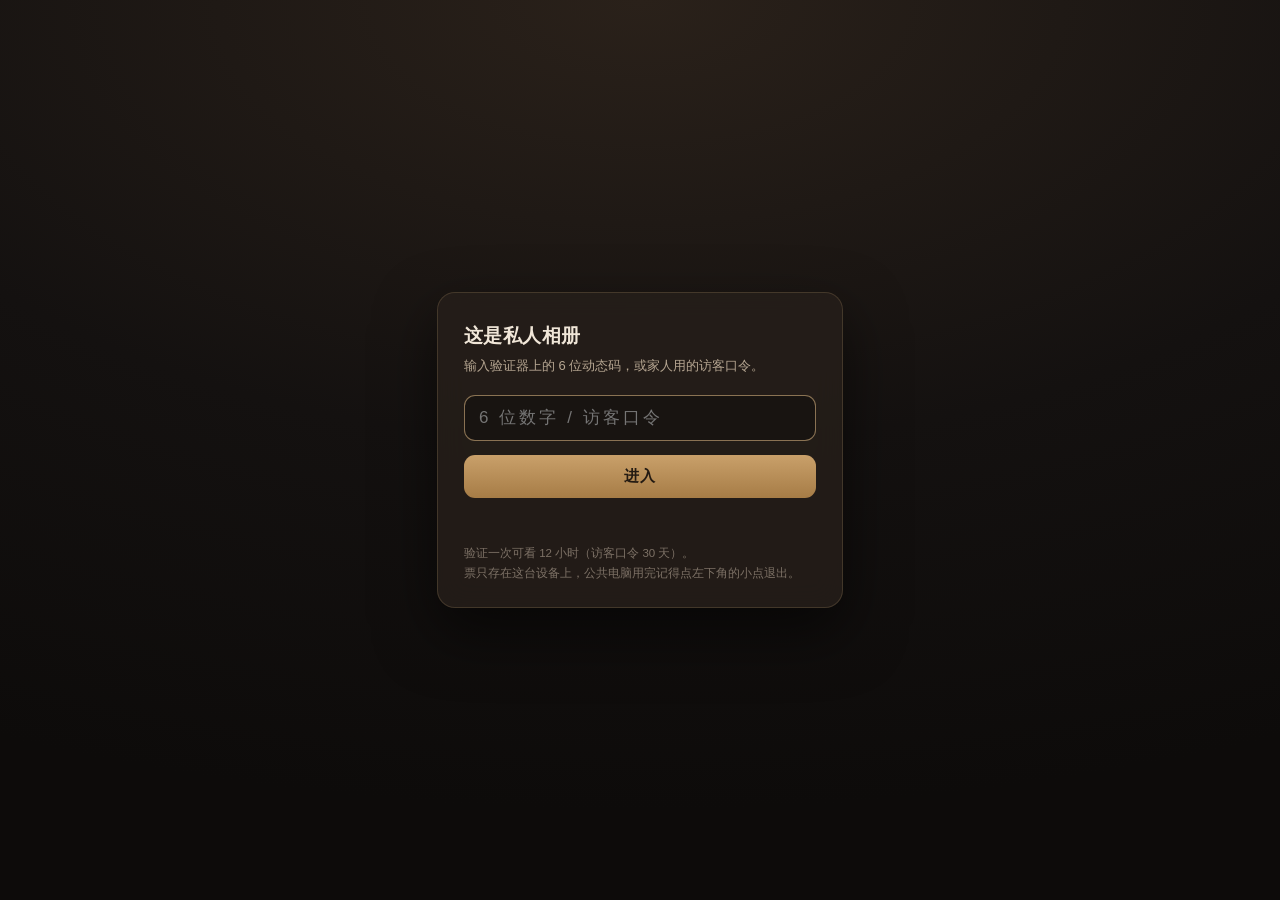
==== index.html @ 4d9c0e35 "feat: 相册门禁前端 —— 输码遮罩，图片与视频地址统一带票（?k=）" ====
<!DOCTYPE html>
<html lang="zh-CN">
<head>
  <meta charset="UTF-8" />
  <meta name="viewport" content="width=device-width, initial-scale=1.0" />
  <meta name="robots" content="noindex, nofollow" /><!-- 私密分享：禁止搜索引擎收录 -->
  <title>我们的故事 · Album</title>
  <!-- 中文手写感展示字霞鹜文楷（自托管，零外部请求）
       字体被切成 194 个 woff2 子集，靠 unicode-range 让浏览器只下用得上的那几个。
       ⚠ 两个坑，别改回去：
       1. 不能写普通 <link>：样式表会阻塞首屏渲染，194 个子集解析把照片墙拖到二十秒后。
       2. 不能等 window.load 再注入：load 要等页面所有图片（NAS 上的大图）都结束，
          慢图一挂，字体就永远不来，看起来就是「字体一直没生效」。
       media="print" + onload 切回 all 是标准的非阻塞做法：不挡渲染，且页面一开始就去拿。 -->
  <!-- 先把字体 CSS 本身拉下来（几十 KB，不影响渲染），
       否则要等它下载 + onload 才开始请求字形，实测白白晚 1.5 秒 -->
  <link rel="preload" as="style" href="assets/fonts/wenkai.css" />
  <link rel="stylesheet" href="assets/fonts/wenkai.css" media="print" onload="this.media='all'" />
  <noscript><link rel="stylesheet" href="assets/fonts/wenkai.css" /></noscript>
  <link rel="stylesheet" href="styles/tokens.css" />
  <link rel="stylesheet" href="styles/base.css" />
  <link rel="stylesheet" href="styles/components.css" />
  <script src="scripts/gate.js"></script>
</head>
<body>
  <div class="atmosphere" aria-hidden="true"></div>
  <div class="grain" aria-hidden="true"></div>

  <!-- 顶部导航（后台入口只在页脚，导航保持纯净） -->
  <header class="nav">
    <a class="nav__logo" href="index.html"><span class="heart" aria-hidden="true">♥</span><span data-text="siteShort">我们的故事</span></a>
    <nav aria-label="页面导航">
      <ul class="nav__links">
        <li><a href="index.html" data-text="navHome">首页</a></li>
        <li><a href="timeline.html" data-text="navTimeline">时间轴</a></li>
        <li><a href="photos.html" data-text="navPhotos">照片墙</a></li>
        <li><a href="quotes.html" data-text="navQuotes">随手记</a></li>
        <li><a href="wishes.html" data-text="navWishes">心愿单</a></li>
        <li><a href="videos.html" data-text="navVideos">影像</a></li>
      </ul>
    </nav>
  </header>

  <main id="top">
    <!-- 首屏（整屏高） -->
    <section class="hero">
      <div class="hero__copy">
        <p class="hero__eyebrow"><span data-text="heroEyebrow">OUR LOVE STORY</span> · EST. <span id="since-year">20XX</span></p>
        <h1 class="hero__title"><span data-text="heroTitle">把喜欢的日子</span><br /><em data-text="heroTitleEm">，留给你</em></h1>
        <p class="hero__sub" data-text="heroSub">这里收着我们的照片、走过的路和想说的话。</p>
        <div class="days" role="status" aria-label="已相恋天数">
          <span class="days__num" id="days-count">—</span>
          <span class="days__label">天 · 在一起</span>
        </div>
        <p class="hero__couple" id="couple-names" hidden></p>
      </div>
      <figure class="hero__photo polaroid reveal">
        <span class="tape tape--l" aria-hidden="true"></span>
        <span class="tape tape--r" aria-hidden="true"></span>
        <img class="polaroid__img" id="hero-img" alt="我们的合照" />
        <figcaption class="polaroid__caption">我们<span class="polaroid__date">SINCE <span id="since-date">20XX.XX.XX</span></span></figcaption>
      </figure>
    </section>

    <!-- 以下板块的顺序、条数、显隐全部由 data/content.json 的 meta.home 决定 -->
    <section class="section" data-sec="timeline">
      <header class="section__head reveal">
        <p class="section__eyebrow" data-eyebrow>CHAPTER 01</p>
        <h2 class="section__title" data-text="secTimeline">时间轴</h2>
        <p class="section__desc" data-text="secTimelineDesc"></p>
        <a class="more-link" href="timeline.html"><span data-text="moreLabel">查看全部</span> →</a>
      </header>
      <ol class="timeline" id="home-timeline"></ol>
    </section>

    <section class="section" data-sec="photos">
      <header class="section__head reveal">
        <p class="section__eyebrow" data-eyebrow>CHAPTER 02</p>
        <h2 class="section__title" data-text="secPhotos">照片墙</h2>
        <p class="section__desc" data-text="secPhotosDesc"></p>
        <a class="more-link" href="photos.html"><span data-text="moreLabel">查看全部</span> →</a>
      </header>
      <div class="preview-grid" id="home-photos"></div>
      <!-- 滚动到这里就自动补下一批照片；按钮是给「观察器没触发」留的手动兜底 -->
      <div class="preview-more" id="home-photos-more" hidden>
        <button type="button" class="preview-more__btn" data-more>
          <span data-left></span> ↓
        </button>
        <a class="more-link" href="photos.html"><span data-text="moreLabel">查看全部</span> →</a>
      </div>
    </section>

    <section class="section" data-sec="quotes">
      <header class="section__head reveal">
        <p class="section__eyebrow" data-eyebrow>CHAPTER 03</p>
        <h2 class="section__title" data-text="secQuotes">随手记</h2>
        <p class="section__desc" data-text="secQuotesDesc"></p>
        <a class="more-link" href="quotes.html"><span data-text="moreLabel">查看全部</span> →</a>
      </header>
      <div class="quotes quotes--home" id="home-quotes"></div>
    </section>

    <section class="section" data-sec="wishes">
      <header class="section__head reveal">
        <p class="section__eyebrow" data-eyebrow>CHAPTER 04</p>
        <h2 class="section__title" data-text="secWishes">心愿单</h2>
        <p class="section__desc" data-text="secWishesDesc"></p>
        <a class="more-link" href="wishes.html"><span data-text="moreLabel">查看全部</span> →</a>
      </header>
      <div class="wishes wishes--home" id="home-wishes"></div>
    </section>

    <section class="section videos-band" data-sec="videos">
      <header class="section__head reveal">
        <p class="section__eyebrow" data-eyebrow>CHAPTER 05</p>
        <h2 class="section__title" data-text="secVideos">影像</h2>
        <p class="section__desc" data-text="secVideosDesc"></p>
        <a class="more-link" href="videos.html"><span data-text="moreLabel">查看全部</span> →</a>
      </header>
      <div class="videos" id="home-videos"></div>
    </section>
  </main>

  <footer class="footer">
    <p><span data-text="footerNote">为了我们的纪念日，页面会一直更新下去</span> <span class="heart" aria-hidden="true">♥</span></p>
    <p class="form__hint"><span data-text="footerSub">私密分享页面</span></p>
    <p class="footer__stamp"><span data-stamp>2026.11.15 23:01</span></p>
  </footer>

  <script src="scripts/site.js"></script>
  <script>
    document.addEventListener("site:ready", function (e) {
      if (!e.detail) return;   // 内容没拉到时只显示横幅，别在这里二次报错
      const db = e.detail || {};
      const cfg = Site.homeCfg();
      const main = document.querySelector("main");

      /* 首屏照片：用 meta.hero（文件名）去 NAS 清单里找 */
      const heroFile = (db.meta && db.meta.hero) || "";
      const heroPhoto =
        db.photos.find((p) => p.file.split("/").pop().toLowerCase() === heroFile.toLowerCase()) ||
        db.photos.find((p) => p.featured) ||
        db.photos[0];
      const im = document.getElementById("hero-img");
      if (im) {
        if (heroPhoto) {
          im.src = Site.imgSrc(heroPhoto.src);
          im.alt = heroPhoto.title || "我们的合照";
          Site.guardImg(im);
        } else {
          im.src = Site.PLACEHOLDER;
          im.alt = "照片暂时不在";
        }
      }

      /* ---------- 板块顺序（后台可调）+ CHAPTER 编号重排 ---------- */
      const secOf = {};
      main.querySelectorAll("[data-sec]").forEach((s) => (secOf[s.dataset.sec] = s));
      const order = cfg.order.length ? cfg.order : ["timeline", "photos", "quotes", "wishes", "videos"];
      order.forEach((key, i) => {
        const s = secOf[key];
        if (!s) return;
        main.appendChild(s); // 依次移到末尾 = 按 order 排序（footer 不在 main 内，不能用 insertBefore）
        const eb = s.querySelector("[data-eyebrow]");
        if (eb) eb.textContent = "CHAPTER 0" + (i + 1);
        if (key === "videos") {
          const empty = !(db.videos || []).length;
          if (cfg.showVideos === "hide" || (cfg.showVideos === "auto" && empty)) s.remove();
        }
      });

      /* ---------- 时间轴：前 N 条 ---------- */
      Site.renderTimeline(document.getElementById("home-timeline"), (db.timeline || []).slice(0, cfg.timelineCount));

      /* ---------- 照片墙：先铺 3 排，滚到再补（控制并发，别一次拉几十张） ---------- */
      Site.renderPhotosPaged(
        document.getElementById("home-photos"),
        document.getElementById("home-photos-more"),
        Site.visiblePhotos(),
        {
          perRow: window.matchMedia("(max-width: 760px)").matches ? 2 : 4,
          firstRows: cfg.photoRows,
          maxRows: cfg.photoRowsMax,
          stepRows: 3,
        }
      );

      /* ---------- 随手记：行数（桌面一行 2 张） ---------- */
      Site.renderQuotes(document.getElementById("home-quotes"), (db.quotes || []).slice(0, cfg.quoteRows * 2));

      /* ---------- 心愿单：todo 两栏，条数可设 ---------- */
      Site.renderWishes(document.getElementById("home-wishes"), db.wishes || [], { limit: cfg.wishCount });

      /* ---------- 影像 ---------- */
      const vg = document.getElementById("home-videos");
      if (vg) {
        if ((db.videos || []).length) Site.renderVideos(vg, db.videos.slice(0, 3));
        else vg.innerHTML = '<p class="section__desc" style="color:#b8b1a2">第一支短片剪好后，会在这里上映。</p>';
      }

      /* ---------- 幻灯片式渐入渐出（兜底接管） ---------- */
      Site.initSlides(main);
    });

    /* 内容没加载成功时也要让人能看到页面，别停在全透明 */
    setTimeout(function () {
      document.querySelectorAll(".reveal:not(.in)").forEach(function (n) {
        var r = n.getBoundingClientRect();
        if (r.top < window.innerHeight + 400) n.classList.add("in");
      });
    }, 3000);
  </script>

  <!-- 兜底：.reveal 依赖 IntersectionObserver 才会从透明变可见 -->
  <script>
    (function () {
      function tick() {
        var h = window.innerHeight;
        var pending = document.querySelectorAll(".reveal:not(.in)");
        if (!pending.length) return;
        for (var i = 0; i < pending.length; i++) {
          var r = pending[i].getBoundingClientRect();
          if (r.top < h + 400 && r.bottom > -400) pending[i].classList.add("in");
        }
      }
      setInterval(tick, 1000);
      window.addEventListener("load", function () { setTimeout(tick, 200); });
    })();
  </script>
  <script>Site.boot();</script>
</body>
</html>
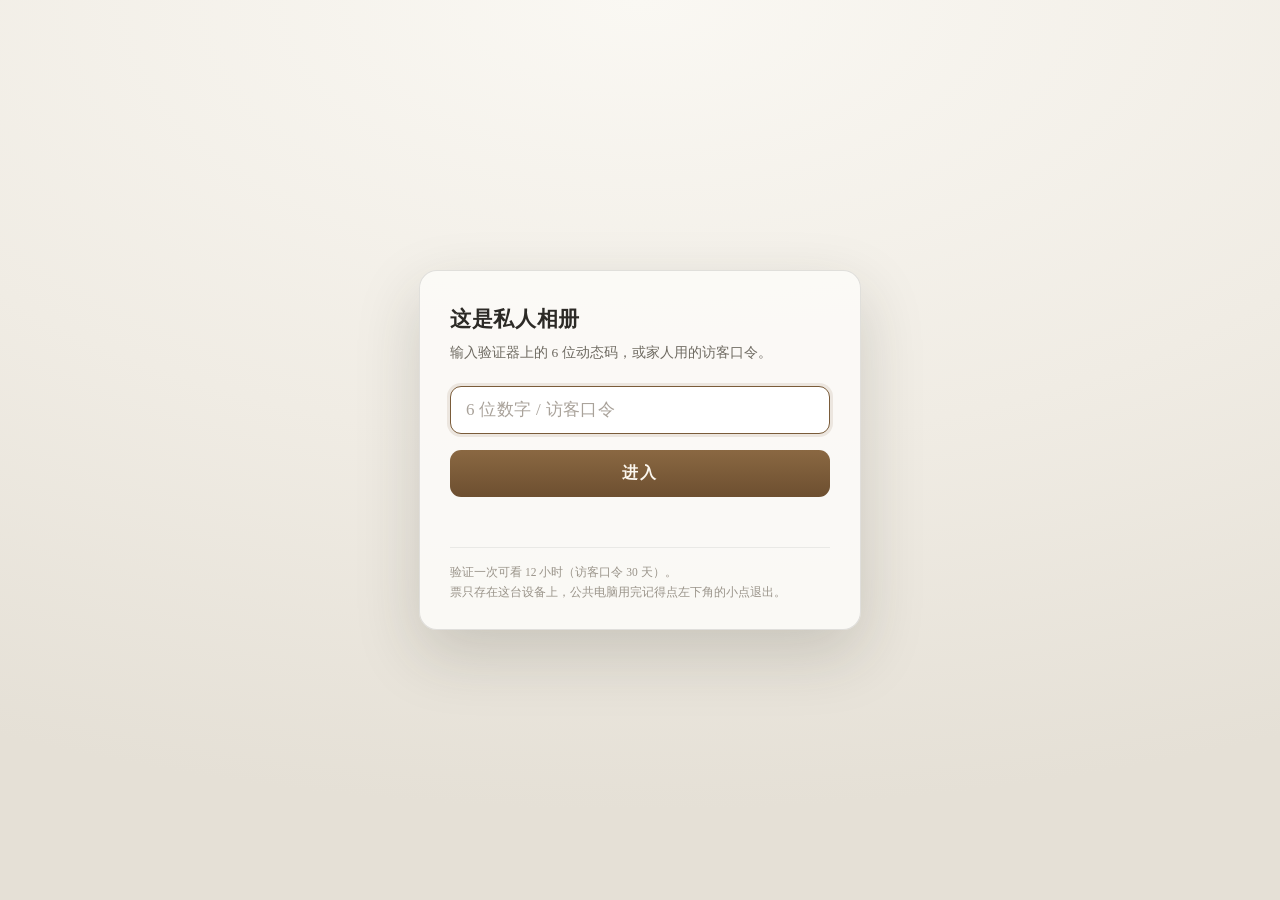
==== commit cc24bc5f: "相册首页页脚加入管理后台入口，刷新版本戳" ====
--- a/index.html
+++ b/index.html
@@ -123,8 +123,8 @@
 
   <footer class="footer">
     <p><span data-text="footerNote">为了我们的纪念日，页面会一直更新下去</span> <span class="heart" aria-hidden="true">♥</span></p>
-    <p class="form__hint"><span data-text="footerSub">私密分享页面</span></p>
-    <p class="footer__stamp"><span data-stamp>2026.11.15 23:01</span></p>
+    <p class="form__hint"><span data-text="footerSub">私密分享页面</span> · <a href="admin.html" title="需动态码或访客口令登录">管理后台</a></p>
+    <p class="footer__stamp"><span data-stamp>2026.11.24 18:50</span></p>
   </footer>
 
   <script src="scripts/site.js"></script>
--- a/styles/components.css
+++ b/styles/components.css
@@ -0,0 +1,931 @@
+/* ============================================
+   组件层：导航 / 首屏 / 时间轴 / 照片墙 / 视频区
+            / 上传按钮 / 灯箱 / 页脚
+   ============================================ */
+
+/* ---------- 顶部导航 ---------- */
+.nav {
+  position: sticky; top: 0; z-index: 50;
+  display: flex; align-items: center; justify-content: space-between;
+  padding: var(--space-3) var(--space-5);
+  background: rgba(245, 239, 227, 0.88);
+  backdrop-filter: blur(10px);
+  border-bottom: 1px solid var(--color-border);
+}
+.nav__logo {
+  font-family: var(--font-display);
+  font-size: var(--fs-h3);
+  color: var(--color-text);
+  text-decoration: none;
+  display: flex; align-items: center; gap: var(--space-2);
+  padding: 6px 0; /* 触摸目标加高 */
+}
+.nav__logo .heart { color: var(--color-accent); }
+.nav__links { display: flex; gap: var(--space-4); list-style: none; }
+.nav__links a {
+  color: var(--color-muted); text-decoration: none;
+  font-size: var(--fs-small); letter-spacing: 0.08em;
+  padding: 12px 0; /* 保证 ≥40px 触摸高度 */
+  position: relative;
+  transition: color var(--dur-fast) ease-out;
+}
+/* 悬停：下划线从左扫入 */
+.nav__links a::after {
+  content: ""; position: absolute; left: 0; bottom: 0;
+  width: 100%; height: 2px;
+  background: var(--color-accent);
+  transform: scaleX(0); transform-origin: left;
+  transition: transform var(--dur-base) var(--ease-out);
+}
+.nav__links a:hover { color: var(--color-text); }
+.nav__links a:hover::after { transform: scaleX(1); }
+
+@media (max-width: 640px) {
+  .nav__links { gap: var(--space-3); font-size: var(--fs-tiny); }
+  .nav { padding: var(--space-3); }
+}
+
+/* ---------- 首屏 ---------- */
+.hero {
+  min-height: calc(100vh - 64px); /* 首屏整屏（扣去导航高度） */
+  display: grid; grid-template-columns: 1.15fr 0.85fr;
+  align-items: center;
+  gap: var(--space-6);
+  max-width: 1200px; margin: 0 auto;
+  padding: var(--space-7) var(--space-5);
+  position: relative;
+}
+.hero__copy { position: relative; z-index: 2; }
+.hero__eyebrow {
+  font-family: var(--font-mono);
+  font-size: var(--fs-small);
+  color: var(--color-accent);
+  letter-spacing: 0.28em;
+  margin-bottom: var(--space-3);
+}
+.hero__title {
+  font-size: var(--fs-display);
+  letter-spacing: -0.02em;
+  line-height: 1.05;
+  margin-bottom: var(--space-4);
+}
+.hero__title em {
+  font-style: normal;
+  color: var(--color-accent);
+  position: relative;
+  white-space: nowrap;
+}
+/* 手绘下划线 */
+.hero__title em::after {
+  content: ""; position: absolute; left: 0; right: 0; bottom: -6px; height: 10px;
+  background: url("data:image/svg+xml,%3Csvg xmlns='http://www.w3.org/2000/svg' viewBox='0 0 120 10' preserveAspectRatio='none'%3E%3Cpath d='M2 7 Q 20 2 40 6 T 78 5 T 118 6' fill='none' stroke='%237a5c3a' stroke-width='2.5' stroke-linecap='round'/%3E%3C/svg%3E") no-repeat center / 100% 100%;
+}
+.hero__sub {
+  color: var(--color-muted);
+  max-width: 34em;
+  margin-bottom: var(--space-5);
+}
+/* 相恋天数：破格压在角落的大数字 */
+.days {
+  display: inline-flex; align-items: baseline; gap: var(--space-3);
+  font-family: var(--font-display);
+}
+.days__num {
+  font-size: clamp(3.5rem, 8vw, 6rem);
+  font-variant-numeric: tabular-nums;
+  color: var(--color-accent);
+  line-height: 1;
+}
+.days__label { color: var(--color-muted); font-size: var(--fs-h3); }
+
+/* 首屏拍立得：微旋转、胶带粘贴 */
+.hero__photo {
+  position: relative;
+  transform: rotate(3deg);
+  transition: transform var(--dur-slow) var(--ease-out);
+}
+.hero__photo:hover { transform: rotate(1.2deg) scale(1.015); }
+.hero__photo .polaroid__caption { font-size: var(--fs-h3); }
+
+@media (max-width: 900px) {
+  .hero { grid-template-columns: 1fr; min-height: auto; padding-top: var(--space-6); }
+  .hero__photo { max-width: 420px; margin: 0 auto; transform: rotate(-2deg); }
+}
+
+/* ---------- 拍立得卡片 ---------- */
+.polaroid {
+  background: var(--color-surface);
+  padding: var(--space-3) var(--space-3) var(--space-4);
+  box-shadow: var(--shadow-2);
+  border-radius: 2px;
+  position: relative;
+}
+.polaroid__img {
+  width: 100%; height: auto;
+  filter: saturate(0.96);
+  background: var(--color-bg-deep);
+}
+/* NAS 不可用：占位图本身已是纸色，去掉滤镜让它安静地待着 */
+.polaroid__img.is-offline { filter: none; }
+.polaroid__img.is-offline::after { content: none; }
+
+/* 视频缺失：卡片内给一句话，别留一块死黑 */
+.video-card.is-offline .video-card__frame::after {
+  content: "NAS 没开机，视频暂时看不了";
+  position: absolute; inset: 0;
+  display: flex; align-items: center; justify-content: center;
+  color: #cbc3b2; font-size: var(--fs-small); letter-spacing: 0.06em;
+  background: repeating-linear-gradient(
+    -45deg, rgba(29,23,21,0.92) 0 8px, rgba(45,37,33,0.92) 8px 16px
+  );
+}
+.video-card.is-offline video { visibility: hidden; }
+/* 画框深底，占位文字要用浅色，否则在暗底上看不清 */
+.video-card__poster-text { color: #cbc3b2; }
+.polaroid__caption {
+  font-family: var(--font-display);
+  color: var(--color-text);
+  padding-top: var(--space-3);
+  text-align: center;
+  font-size: var(--fs-body);
+}
+.polaroid__date {
+  display: block;
+  font-family: var(--font-mono);
+  font-size: var(--fs-tiny);
+  color: var(--color-muted);
+  letter-spacing: 0.12em;
+  margin-top: 2px;
+}
+/* 胶带 */
+.tape {
+  position: absolute; top: -12px; left: 50%;
+  width: 108px; height: 26px;
+  background: var(--color-tape);
+  transform: translateX(-50%) rotate(-2deg);
+  box-shadow: 0 1px 3px rgba(62, 58, 50, 0.18);
+  backdrop-filter: blur(1px);
+}
+.tape--l { left: 18%; transform: rotate(-6deg); }
+.tape--r { left: auto; right: 14%; transform: rotate(4deg); }
+
+/* 照片墙用小圆钉替代胶带：金属质感、带投影，钉在卡片顶部中央 */
+.wall__item .tape,
+.preview-grid .tape {
+  top: -11px; left: 50%;
+  width: 14px; height: 14px;
+  transform: translateX(-50%);
+  border-radius: 50%;
+  background:
+    radial-gradient(circle at 34% 30%, #fdfcf8 0%, #cfc7b6 38%, #8a8378 72%, #6b655c 100%);
+  box-shadow:
+    0 2px 4px rgba(62, 58, 50, 0.34),
+    inset 0 -1px 2px rgba(40, 36, 30, 0.35);
+  backdrop-filter: none;
+  z-index: 2;
+}
+/* 钉子下的一小段阴影，强化"钉住"的错觉 */
+.wall__item .tape::after,
+.preview-grid .tape::after {
+  content: ""; position: absolute; left: 50%; top: 11px;
+  width: 5px; height: 7px; transform: translateX(-50%);
+  background: linear-gradient(to bottom, rgba(62, 58, 50, 0.22), transparent);
+  border-radius: 50%;
+}
+
+/* ---------- 通用区块 ---------- */
+.section {
+  max-width: 1200px; margin: 0 auto;
+  padding: var(--space-7) var(--space-5);
+}
+/* 板块锚点偏移：避免标题被吸顶导航遮住（导航高约 56px） */
+main > .section[data-sec], main > .section.home-slide { scroll-margin-top: 72px; }
+
+/* 首页板块：紧凑纵向节奏 + 渐入（进入后不复位，杜绝闪烁） */
+main > .section.home-slide {
+  padding-top: var(--space-6); padding-bottom: var(--space-6);
+  opacity: 0; transform: translateY(28px);
+  transition: opacity 0.6s var(--ease-out), transform 0.6s var(--ease-out);
+  will-change: opacity, transform;
+}
+main > .section.home-slide.in { opacity: 1; transform: none; }
+/* 板块之间用发丝线分隔，代替原先的大留白 */
+main > .section.home-slide + .section.home-slide {
+  border-top: 1px solid var(--color-border);
+}
+main > .section.home-slide:first-of-type { border-top: 0; }
+@media (max-width: 760px) {
+  main > .section.home-slide { padding-top: var(--space-5); padding-bottom: var(--space-5); }
+}
+@media (prefers-reduced-motion: reduce) {
+  main > .section.home-slide { opacity: 1; transform: none; transition: none; }
+}
+.section__head { margin-bottom: var(--space-5); }
+.section__eyebrow {
+  font-family: var(--font-mono); font-size: var(--fs-small);
+  letter-spacing: 0.28em; color: var(--color-accent);
+  display: flex; align-items: center; gap: var(--space-3);
+  margin-bottom: var(--space-2);
+}
+.section__eyebrow::after {
+  content: ""; flex: 1; height: 1px; background: var(--color-border);
+}
+.section__title { font-size: var(--fs-h1); letter-spacing: -0.02em; }
+.section__desc { color: var(--color-muted); margin-top: var(--space-2); max-width: 40em; }
+
+/* ---------- 时间轴 ---------- */
+.timeline { position: relative; max-width: 760px; margin: 0 auto; list-style: none; }
+.timeline::before {
+  content: ""; position: absolute; left: 26px; top: 8px; bottom: 8px;
+  width: 2px;
+  background: repeating-linear-gradient(to bottom, var(--color-border) 0 8px, transparent 8px 14px);
+}
+.timeline__item {
+  position: relative;
+  padding: 0 0 var(--space-6) 72px;
+}
+.timeline__dot {
+  position: absolute; left: 18px; top: 6px;
+  width: 18px; height: 18px;
+  border-radius: 50%;
+  background: var(--color-surface);
+  border: 2px solid var(--color-accent);
+  box-shadow: 0 0 0 5px var(--color-accent-soft);
+}
+.timeline__date {
+  font-family: var(--font-mono);
+  font-size: var(--fs-small);
+  color: var(--color-accent);
+  letter-spacing: 0.14em;
+  margin-bottom: var(--space-1);
+}
+.timeline__title { font-size: var(--fs-h2); margin-bottom: var(--space-2); }
+.timeline__text { color: var(--color-muted); max-width: 34em; }
+
+/* ---------- 照片墙（CSS 列瀑布流）---------- */
+.wall {
+  columns: 3; column-gap: var(--space-5);
+}
+/* 列数由后台 meta.pages.photosCols 决定，用属性选择器让窄屏媒体查询仍能生效 */
+.wall[data-cols="1"] { columns: 1; }
+.wall[data-cols="2"] { columns: 2; }
+.wall[data-cols="3"] { columns: 3; }
+.wall[data-cols="4"] { columns: 4; }
+@media (max-width: 1100px) { .wall[data-cols="4"] { columns: 3; } }
+@media (max-width: 960px) { .wall { columns: 2; } .wall[data-cols] { columns: 2; } }
+@media (max-width: 560px) { .wall { columns: 1; } .wall[data-cols] { columns: 1; } }
+.wall-more { text-align: center; padding: var(--space-4) 0 var(--space-6); }
+
+/* ---------- 照片墙页码 ----------
+   562 张铺在一页里要滚 8 万像素，翻页是更合手的读法。
+   样式跟全站同一套令牌：白纸按钮、赭石实心表示当前页。 */
+.pager {
+  display: flex; align-items: center; justify-content: center;
+  gap: var(--space-2); flex-wrap: wrap;
+  margin: var(--space-6) auto var(--space-4);
+  padding-top: var(--space-5);
+  border-top: 1px solid var(--color-border);
+  max-width: 100%;
+}
+.pager[hidden] { display: none; }
+.pager__btn {
+  font-family: var(--font-display); font-size: var(--fs-small);
+  min-width: 40px; min-height: 40px; padding: 0 14px;
+  display: inline-flex; align-items: center; justify-content: center;
+  color: var(--color-text); background: var(--color-surface);
+  border: 1px solid var(--color-border); border-radius: var(--radius-sm);
+  cursor: pointer; transition: all var(--dur-fast) ease-out;
+}
+.pager__btn:hover:not(:disabled) { border-color: var(--color-accent); color: var(--color-accent); }
+.pager__btn.is-current {
+  background: var(--color-accent); color: var(--color-surface);
+  border-color: var(--color-accent); font-weight: 600;
+}
+.pager__btn:disabled { opacity: 0.4; cursor: not-allowed; }
+.pager__gap { color: var(--color-muted); padding: 0 4px; user-select: none; }
+.pager__meta {
+  flex: 1 0 100%;
+  display: flex; align-items: center; justify-content: center;
+  gap: var(--space-4); flex-wrap: wrap;
+  font-size: var(--fs-tiny); color: var(--color-muted);
+  margin-top: var(--space-2);
+}
+.pager__meta label { display: inline-flex; align-items: center; gap: 6px; }
+.pager__meta input {
+  width: 64px; font: inherit; text-align: center;
+  color: var(--color-text); background: var(--color-surface);
+  border: 1px solid var(--color-border); border-radius: var(--radius-sm);
+  padding: 6px 8px;
+}
+@media (max-width: 560px) {
+  .pager { gap: 6px; }
+  .pager__btn { min-width: 36px; min-height: 36px; padding: 0 10px; font-size: var(--fs-tiny); }
+}
+.wall__item {
+  break-inside: avoid;
+  margin-bottom: var(--space-5);
+  cursor: zoom-in;
+  border: 0; background: none; width: 100%; text-align: inherit;
+  font: inherit; padding: 0;
+  /* min-width:0 是修 bug 的，别删：
+     grid 子项默认 min-width:auto = 用内容的最小固有宽度撑开。下面的
+     content-visibility:auto 让屏外卡片只按 contain-intrinsic-size(420px) 占位，
+     手机 2 列时列宽只有 ~163px，于是 420 > 163 → 整列被撑破、卡片右侧被
+     body{overflow-x:clip} 裁掉，看起来就是「一张巨大的照片占满屏」。
+     因为 hscroll 被 clip 掩盖，只看横向滚动条发现不了。实测 390/768 两档必现。 */
+  min-width: 0;
+  /* 照片墙页一次铺 562 张，整页高 8 万像素。content-visibility 让屏外卡片
+     跳过布局与绘制，滚动不再逐帧重排整页；contain-intrinsic-size 给个估算高度，
+     避免滚动条长度在加载过程中反复跳。 */
+  content-visibility: auto;
+  contain-intrinsic-size: auto 420px;
+}
+.wall__item .polaroid {
+  transition: transform var(--dur-base) var(--ease-out), box-shadow var(--dur-base) var(--ease-out);
+  transform: rotate(var(--tilt, 0deg));
+}
+.wall__item:nth-child(3n+1) { --tilt: -1.2deg; }
+.wall__item:nth-child(3n+2) { --tilt: 0.8deg; }
+.wall__item:nth-child(3n)   { --tilt: -0.4deg; }
+.wall__item:hover .polaroid,
+.wall__item:focus-visible .polaroid {
+  transform: rotate(0deg) translateY(-6px);
+  box-shadow: var(--shadow-3);
+}
+
+/* ---------- 视频区（纸色，与其他板块同一套底）----------
+   2026-11-17：原来是 --color-night 深色夜幕。用户反馈「首页影像板块和影像页
+   背景是黑的，跟其他版块不一致」——确实，整站是暖灰纸面，只有这两处突然
+   压成近黑，看起来像另一个站点。改成纸色 + 极淡的赭石晕染，
+   只用「卡片白纸 + 赭石描边」把影像区区分开，不再靠底色反差。
+   视频画框本身保留深底：画面未加载时深色比白底不刺眼，也是普遍预期。 */
+.videos-band {
+  background: var(--color-bg);
+  color: var(--color-text);
+  position: relative;
+  overflow: hidden;
+}
+.videos-band::before {
+  content: ""; position: absolute; inset: 0; pointer-events: none;
+  background:
+    radial-gradient(40rem 26rem at 8% 0%, rgba(190, 176, 150, 0.22), transparent 62%),
+    radial-gradient(36rem 26rem at 96% 100%, rgba(122, 92, 58, 0.08), transparent 58%);
+}
+.videos-band .section__title { color: var(--color-text); }
+.videos-band .section__desc { color: var(--color-muted); }
+.videos-band .section__eyebrow::after { background: var(--color-border); }
+.video-card__note { color: var(--color-muted); }
+
+.videos { display: grid; grid-template-columns: repeat(auto-fit, minmax(300px, 1fr)); gap: var(--space-5); position: relative; }
+.video-card {
+  background: var(--color-surface);
+  border: 1px solid var(--color-border);
+  border-radius: var(--radius-md);
+  box-shadow: var(--shadow-1);
+  overflow: hidden;
+  transition: transform var(--dur-base) var(--ease-out), box-shadow var(--dur-base) var(--ease-out);
+}
+.video-card:hover { transform: translateY(-6px); box-shadow: var(--shadow-2); }
+/* 画框保持深底：视频没加载出来时，白底 + 黑边会显得像一块坏掉的占位 */
+.video-card__frame { position: relative; aspect-ratio: 16 / 9; background: #1d1715; }
+.video-card__frame video { width: 100%; height: 100%; object-fit: cover; display: block; }
+/* 竖拍视频（1080×1920 占多数）：卡片改竖版，别把画面裁成一条横缝 */
+.video-card--portrait .video-card__frame { aspect-ratio: 9 / 16; }
+.video-card--portrait .video-card__frame video { object-fit: contain; }
+.video-card--portrait .video-card__body { padding: var(--space-3) var(--space-4); }
+/* 用 grid-column 让竖版卡占半列宽，整页不至于被拉成三层楼高 */
+.videos { grid-template-columns: repeat(auto-fit, minmax(260px, 1fr)); align-items: start; }
+.videos > .video-card--portrait { max-width: 260px; justify-self: center; width: 100%; }
+.video-card__body { padding: var(--space-4); display: flex; align-items: baseline; gap: var(--space-2); }
+.video-card__title { font-family: var(--font-display); font-size: var(--fs-h3); color: var(--color-text); }
+.video-card__meta { font-family: var(--font-mono); font-size: var(--fs-tiny); color: var(--color-muted); letter-spacing: 0.08em; }
+.video-card__note { font-size: var(--fs-small); margin-top: var(--space-1); }
+/* 视频放不出来时给一条可读的说明，别只留一块黑 */
+.video-card.is-error .video-card__frame::after {
+  content: "这段视频加载失败，点下方「重试」或稍后再看";
+  position: absolute; inset: 0;
+  display: flex; align-items: center; justify-content: center;
+  text-align: center; padding: var(--space-4);
+  color: #cbc3b2; font-size: var(--fs-small); line-height: 1.6;
+  background: rgba(29, 23, 21, 0.86);
+}
+.video-card__retry {
+  position: absolute; left: 50%; bottom: var(--space-4); transform: translateX(-50%);
+  font: inherit; font-size: var(--fs-tiny); letter-spacing: 0.06em;
+  color: #efe7d6; background: rgba(255, 255, 255, 0.12);
+  border: 1px solid rgba(239, 231, 214, 0.45); border-radius: 999px;
+  padding: 6px 16px; cursor: pointer; z-index: 2;
+}
+.video-card__retry:hover { background: rgba(255, 255, 255, 0.2); }
+
+.btn {
+  font-family: var(--font-display);
+  font-size: var(--fs-h3);
+  color: var(--color-surface);
+  background: var(--color-accent);
+  border: 0; border-radius: var(--radius-md);
+  padding: 12px 28px;
+  min-height: 44px;
+  cursor: pointer;
+  transition: transform var(--dur-fast) ease-out, box-shadow var(--dur-fast) ease-out, background var(--dur-fast) ease-out;
+}
+.btn:hover { transform: translateY(-2px); box-shadow: var(--shadow-1); background: #6b5033; }
+.btn:active { transform: translateY(0); }
+.btn:disabled { opacity: 0.5; cursor: not-allowed; transform: none; }
+/* 描边幽灵按钮：区块标题旁的上传入口 */
+.btn--ghost {
+  margin-top: var(--space-4);
+  background: transparent;
+  color: var(--color-accent);
+  border: 1.5px dashed var(--color-accent);
+  font-size: var(--fs-body);
+  padding: 8px 20px;
+}
+.btn--ghost:hover { background: var(--color-accent-soft); box-shadow: none; }
+.videos-band .btn--ghost { color: var(--color-accent); border-color: var(--color-accent); }
+.videos-band .btn--ghost:hover { background: var(--color-accent-soft); }
+
+/* 上传内容的删除角标 */
+.del-btn {
+  position: absolute; top: -10px; right: -10px;
+  width: 30px; height: 30px;
+  display: grid; place-items: center;
+  background: var(--color-accent);
+  color: #fff;
+  border: 2px solid var(--color-bg);
+  border-radius: 50%;
+  font-size: 0.8rem;
+  line-height: 1;
+  cursor: pointer;
+  opacity: 0;
+  transition: opacity var(--dur-fast) ease-out, transform var(--dur-fast) ease-out;
+  z-index: 3;
+}
+.wall__item:hover .del-btn,
+.video-card:hover .del-btn,
+.del-btn:focus-visible { opacity: 1; }
+.del-btn:hover { transform: scale(1.12); }
+
+/* ---------- 灯箱 ---------- */
+.lightbox {
+  position: fixed; inset: 0; z-index: 100;
+  display: flex; align-items: center; justify-content: center;
+  background: rgba(30, 22, 18, 0.92);
+  opacity: 0; pointer-events: none;
+  transition: opacity var(--dur-base) ease-out;
+}
+.lightbox.open { opacity: 1; pointer-events: auto; }
+.lightbox__img {
+  max-width: min(88vw, 1100px);
+  max-height: 82vh;
+  border-radius: 2px;
+  box-shadow: var(--shadow-3);
+  transform: scale(0.96);
+  transition: transform var(--dur-base) var(--ease-out);
+}
+.lightbox.open .lightbox__img { transform: scale(1); }
+/* 原图还在路上时先用缩略图顶着：轻微去饱和 + 一个角落提示，
+   让人知道「现在看到的是预览版」，而不是以为原图就这清晰度。 */
+.lightbox.is-loading-hd .lightbox__img { filter: saturate(0.9) blur(0.4px); }
+.lightbox.is-loading-hd::after {
+  content: "高清原图加载中…";
+  position: absolute; top: 20px; left: 20px;
+  font-size: var(--fs-tiny); letter-spacing: 0.08em;
+  color: #d8d2c4; background: rgba(255, 255, 255, 0.1);
+  border: 1px solid rgba(255, 255, 255, 0.18);
+  border-radius: 999px; padding: 4px 12px;
+  pointer-events: none;
+}
+/* 左右切换：滑出 / 滑入（方向由 --slide-dir 控制：1=下一张，-1=上一张） */
+.lightbox__img, .lightbox__caption {
+  transition: opacity 0.24s ease-out, transform 0.3s var(--ease-out);
+}
+.lightbox.open .lightbox__img { opacity: 1; }
+.lightbox__img.is-out {
+  opacity: 0;
+  transform: translateX(calc(var(--slide-dir, 1) * -6%)) scale(0.985);
+  transition-duration: 0.17s;
+}
+.lightbox__img.is-in {
+  opacity: 0;
+  transform: translateX(calc(var(--slide-dir, 1) * 7%)) scale(0.985);
+  transition: none;
+}
+.lightbox__caption.is-out { opacity: 0; transform: translateX(-50%) translateY(8px); transition-duration: 0.15s; }
+.lightbox__caption.is-in { opacity: 0; transition: none; }
+.lightbox__caption {
+  position: absolute; bottom: 4vh; left: 50%; transform: translateX(-50%);
+  color: #e8e4dc; font-family: var(--font-display); font-size: var(--fs-h3);
+  text-align: center; white-space: nowrap;
+}
+.lightbox__btn {
+  position: absolute;
+  width: 48px; height: 48px;
+  display: grid; place-items: center;
+  background: rgba(255, 255, 255, 0.1);
+  color: #e8e4dc;
+  border: 1px solid rgba(255, 255, 255, 0.22);
+  border-radius: 50%;
+  font-size: 1.25rem;
+  cursor: pointer;
+  transition: background var(--dur-fast) ease-out;
+}
+.lightbox__btn:hover { background: rgba(255, 255, 255, 0.22); }
+/* 到边了就把按钮停用：第一张没有「上一张」、最后一张没有「下一张」。
+   2026-11-23 之前是取模循环，点最后一张会绕回第一张，看着像又从头开始。 */
+.lightbox__btn[disabled] {
+  opacity: .22;
+  cursor: default;
+  pointer-events: none;
+}
+/* 只有一张照片：两侧都停用，也不需要那两个圈占位 */
+.lightbox.is-single .lightbox__prev,
+.lightbox.is-single .lightbox__next { display: none; }
+.lightbox__close { top: 20px; right: 20px; }
+.lightbox__prev { left: 20px; top: 50%; transform: translateY(-50%); }
+.lightbox__next { right: 20px; top: 50%; transform: translateY(-50%); }
+
+/* ---------- 页脚 ---------- */
+.footer {
+  text-align: center;
+  padding: var(--space-6) var(--space-5) var(--space-7);
+  color: var(--color-muted);
+  font-size: var(--fs-small);
+}
+.footer .heart { color: var(--color-accent); display: inline-block; }
+.footer .heart:hover { transform: scale(1.3); }
+
+/* 版本时间戳：等宽小字 + 字距拉开，像盖在页脚的日期章 */
+.footer__stamp {
+  margin-top: var(--space-3);
+  font-family: var(--font-mono);
+  font-size: 0.68rem;
+  letter-spacing: 0.12em;
+  color: var(--color-muted);
+  opacity: 0.72;
+}
+.footer__stamp::before { content: "ver "; opacity: 0.6; }
+
+/* ---------- 管理弹窗与编辑面板 ---------- */
+.form__hint { font-size: var(--fs-tiny); color: var(--color-muted); }
+
+/* hidden 属性必须永远生效（防止 display:flex 覆盖 UA 默认 display:none） */
+[hidden] { display: none !important; }
+
+.modal {
+  position: fixed; inset: 0; z-index: 90;
+  display: flex; align-items: center; justify-content: center;
+  background: rgba(30, 28, 24, 0.55);
+  backdrop-filter: blur(4px);
+  padding: var(--space-4);
+}
+.modal__card {
+  background: var(--color-surface);
+  border-radius: var(--radius-lg);
+  box-shadow: var(--shadow-3);
+  padding: var(--space-5);
+  width: min(420px, 100%);
+  display: grid; gap: var(--space-3);
+}
+.modal__card--wide { width: min(640px, 100%); }
+.modal__title { font-size: var(--fs-h2); }
+.modal__hint { color: var(--color-muted); font-size: var(--fs-small); }
+.modal__input {
+  width: 100%;
+  font: inherit;
+  color: var(--color-text);
+  background: var(--color-bg);
+  border: 1px solid var(--color-border);
+  border-radius: var(--radius-sm);
+  padding: 10px 12px;
+}
+.modal__input:focus { outline: none; border-color: var(--color-accent); box-shadow: 0 0 0 3px var(--color-accent-soft); }
+.modal__error { color: #a13a2e; font-size: var(--fs-small); }
+.modal__actions { display: flex; justify-content: flex-end; gap: var(--space-3); }
+.modal__actions .btn--ghost { margin-top: 0; }
+
+.edit-scroll { max-height: 56vh; overflow-y: auto; display: grid; gap: var(--space-3); padding-right: 4px; }
+.edit-sub { font-family: var(--font-display); font-size: var(--fs-h3); margin-top: var(--space-2); }
+.edit-row {
+  position: relative;
+  display: grid; gap: var(--space-2);
+  padding: var(--space-3);
+  border: 1px dashed var(--color-border);
+  border-radius: var(--radius-sm);
+}
+.edit-row input, .edit-row textarea {
+  width: 100%;
+  font: inherit; font-size: var(--fs-small);
+  color: var(--color-text);
+  background: var(--color-bg);
+  border: 1px solid var(--color-border);
+  border-radius: var(--radius-sm);
+  padding: 8px 10px;
+}
+.edit-row textarea { resize: vertical; min-height: 56px; }
+.edit-row input:focus, .edit-row textarea:focus {
+  outline: none; border-color: var(--color-accent); box-shadow: 0 0 0 3px var(--color-accent-soft);
+}
+.row-del {
+  position: absolute; top: -10px; right: -10px;
+  width: 26px; height: 26px;
+  display: grid; place-items: center;
+  background: var(--color-accent);
+  color: #fff;
+  border: 2px solid var(--color-surface);
+  border-radius: 50%;
+  font-size: 0.7rem; line-height: 1;
+  cursor: pointer;
+}
+.field label {
+  display: block;
+  font-size: var(--fs-small);
+  color: var(--color-muted);
+  margin-bottom: var(--space-1);
+}
+.field input {
+  width: 100%;
+  font: inherit;
+  color: var(--color-text);
+  background: var(--color-bg);
+  border: 1px solid var(--color-border);
+  border-radius: var(--radius-sm);
+  padding: 10px 12px;
+}
+.field input:focus { outline: none; border-color: var(--color-accent); box-shadow: 0 0 0 3px var(--color-accent-soft); }
+
+/* ---------- 金句便签 ---------- */
+.quotes { display: grid; grid-template-columns: repeat(auto-fill, minmax(260px, 1fr)); gap: var(--space-4); }
+/* 子页面列数由后台 meta.pages.quotesCols 决定 */
+.quotes[data-cols="1"] { grid-template-columns: 1fr; }
+.quotes[data-cols="2"] { grid-template-columns: repeat(2, minmax(0, 1fr)); }
+.quotes[data-cols="3"] { grid-template-columns: repeat(3, minmax(0, 1fr)); }
+@media (max-width: 760px) { .quotes[data-cols] { grid-template-columns: 1fr; } }
+.quote {
+  background: var(--color-surface);
+  border: 1px solid var(--color-border);
+  border-radius: var(--radius-md);
+  box-shadow: var(--shadow-1);
+  padding: var(--space-5);
+  transform: rotate(var(--tilt, 0deg));
+  transition: transform var(--dur-fast) ease-out, box-shadow var(--dur-fast) ease-out;
+}
+.quote:hover { transform: rotate(0deg) translateY(-3px); box-shadow: var(--shadow-2); }
+.quote__text { font-family: var(--font-display); font-size: var(--fs-h3); line-height: 1.7; }
+.quote__tag { display: block; margin-top: var(--space-3); font-size: var(--fs-tiny); color: var(--color-muted); font-style: normal; }
+
+/* ---------- 愿望清单（TodoList 风格） ---------- */
+.wishes { display: grid; gap: var(--space-4); }
+/* 首页预览/清单页：待解锁 | 已解锁 左右两栏，移动端叠放 */
+.wishes--home,
+.page-wishes-split {
+  grid-template-columns: 1fr 1fr; align-items: start;
+}
+@media (max-width: 760px) {
+  .wishes--home, .page-wishes-split { grid-template-columns: 1fr; }
+}
+.wishbox {
+  background: var(--color-bg); border: 1px solid var(--color-border);
+  border-radius: var(--radius-lg); padding: var(--space-4);
+  min-height: 132px;              /* 空栏也撑住，两列布局不会塌 */
+}
+.wishbox__empty {
+  display: grid; place-items: center;
+  min-height: 84px; padding: var(--space-3);
+  color: var(--color-muted); font-size: var(--fs-small);
+  border: 1px dashed var(--color-border); border-radius: var(--radius-md);
+}
+.wishbox__head {
+  font-family: var(--font-display); font-size: var(--fs-h3);
+  display: flex; align-items: baseline; gap: var(--space-2);
+  margin-bottom: var(--space-3); color: var(--color-text);
+}
+.wishbox__head small {
+  font-family: var(--font-mono); font-size: var(--fs-tiny); color: var(--color-muted);
+  background: var(--color-surface); border: 1px solid var(--color-border);
+  border-radius: 999px; padding: 2px 10px;
+}
+.wishbox--done .wishbox__head { color: var(--color-accent); }
+.wish {
+  display: flex; align-items: center; gap: var(--space-3);
+  background: var(--color-surface);
+  border: 1px solid var(--color-border);
+  border-radius: var(--radius-md);
+  padding: var(--space-3) var(--space-4);
+  margin-bottom: var(--space-3);
+  transition: transform var(--dur-fast) ease-out, box-shadow var(--dur-fast) ease-out;
+}
+.wish:hover { transform: translateY(-2px); box-shadow: var(--shadow-1); }
+.wish--done { border-color: var(--color-accent-soft); background: var(--color-accent-soft); }
+.wish__check {
+  width: 22px; height: 22px; flex: 0 0 22px;
+  display: grid; place-items: center;
+  border: 2px solid var(--color-border); border-radius: 50%;
+  font-size: 0.7rem; color: #fff; background: transparent;
+}
+.wish--done .wish__check { background: var(--color-accent); border-color: var(--color-accent); }
+.wish__emoji { font-size: 1.3rem; }
+.wish__text { flex: 1; color: var(--color-text); }
+.wish__text.is-done { text-decoration: line-through; color: var(--color-muted); }
+.wish__mark { font-size: var(--fs-tiny); color: var(--color-muted); white-space: nowrap; }
+.wish--done .wish__mark { color: var(--color-accent); }
+
+/* ============================================
+   移动端体验补丁
+   ============================================ */
+
+/* 1) 杜绝横向晃动：旋转卡片/胶带不允许撑出视口 */
+html, body { overflow-x: clip; }
+
+/* 2) 触屏设备：删除角标常显（没有 hover 可依赖）+ 取消悬停位移 */
+@media (hover: none) {
+  .del-btn { opacity: 1; }
+  .wall__item .polaroid { transform: rotate(var(--tilt, 0deg)); }
+  .wall__item:hover .polaroid { transform: rotate(var(--tilt, 0deg)); }
+  a, button { -webkit-tap-highlight-color: transparent; }
+}
+
+/* 3) 手机断点（≤560px） */
+@media (max-width: 560px) {
+  /* 导航：logo 缩为纯 ♥，链接横排可滚动、点击区加大 */
+  .nav { padding: var(--space-2) var(--space-3); gap: var(--space-3); }
+  /* min-width:24px：只剩一个 ♥ 时实测点击区只有 22px 宽，差 2px 达不到
+     WCAG 2.2 的最小目标尺寸 24×24。别删，删了下次量又会掉回 22。 */
+  .nav__logo { font-size: 0; gap: 0; min-width: 24px; justify-content: center; }
+  .nav__logo .heart { font-size: 1.25rem; }
+  .nav__links {
+    gap: 2px;
+    overflow-x: auto; scrollbar-width: none;
+    -webkit-overflow-scrolling: touch;
+    margin-right: calc(-1 * var(--space-3));
+    padding-right: var(--space-3);
+  }
+  .nav__links::-webkit-scrollbar { display: none; }
+  .nav__links li { flex: 0 0 auto; }
+  .nav__links a {
+    display: inline-block;
+    padding: 10px 6px;
+    font-size: var(--fs-small);
+    letter-spacing: 0.01em;
+  }
+
+  /* 首屏：压缩纵向节奏 */
+  .hero { padding: var(--space-5) var(--space-4) var(--space-6); }
+  .hero__title { font-size: clamp(2.1rem, 9.5vw, 2.75rem); }
+  .hero__sub { font-size: var(--fs-small); }
+  .hero__photo { max-width: 300px; }
+
+  /* 区块节奏：96px → 52px，侧边距收窄 */
+  .section { padding: var(--space-5) var(--space-4); }
+  .section__head { margin-bottom: var(--space-4); }
+
+  /* 时间轴：竖轴更贴近左缘，文字缩进减少 */
+  .timeline__item { padding-left: 56px; padding-bottom: var(--space-5); }
+  .timeline::before { left: 20px; }
+  .timeline__dot { left: 12px; width: 16px; height: 16px; }
+  .timeline__title { font-size: var(--fs-h3); }
+
+  /* 照片墙：手机 2 列（1 列太浪费屏幕） */
+  .wall { columns: 2; column-gap: var(--space-3); }
+  .wall__item { margin-bottom: var(--space-3); }
+  .polaroid { padding: var(--space-2) var(--space-2) var(--space-3); }
+  .polaroid__caption { font-size: var(--fs-tiny); }
+  .tape { width: 72px; height: 20px; top: -9px; }
+
+  /* 金句与愿望：单列铺满 */
+  .quotes, .wishes { grid-template-columns: 1fr; }
+  .quote { padding: var(--space-4); }
+
+  /* 灯箱：大图占满、按钮贴边加触控区 */
+  .lightbox__img { max-width: 100vw; max-height: 78vh; }
+  .lightbox__btn { width: 44px; height: 44px; }
+  .lightbox__caption { font-size: var(--fs-small); padding: 0 var(--space-4); }
+}
+
+/* 平板中档（561px–760px）：照片墙保持 2 列略宽间距 */
+@media (max-width: 760px) and (min-width: 561px) {
+  .section { padding: var(--space-6) var(--space-4); }
+}
+
+/* 懒加载占位：微光呼吸，加载后由真实图覆盖 */
+.polaroid__img[data-src] {
+  background: linear-gradient(100deg, var(--color-bg-deep) 40%, #f0ede6 50%, var(--color-bg-deep) 60%);
+  background-size: 200% 100%;
+  animation: shimmer 1.6s linear infinite;
+}
+@keyframes shimmer { to { background-position: -200% 0; } }
+
+/* 首屏昵称行 */
+.hero__couple { font-family: var(--font-display); color: var(--color-muted); margin-top: var(--space-2); letter-spacing: 0.1em; }
+
+/* ============================================
+   多页面版式补丁
+   ============================================ */
+html { scroll-behavior: smooth; }
+
+/* 导航后台入口（替代原 🔒） */
+.nav__admin {
+  color: var(--color-accent) !important;
+  border: 1px solid var(--color-accent);
+  border-radius: 999px;
+  padding: 9px 16px !important; /* 触摸目标 ≥40px 高 */
+}
+.nav__admin:hover { background: var(--color-accent-soft); }
+.admin-only[hidden] { display: none !important; }
+
+/* 子页面 */
+.subpage { min-height: 72vh; }
+.subpage .section { padding-top: var(--space-6); }
+
+/* 更多链接 */
+.more-link {
+  display: inline-block; margin-top: var(--space-3);
+  padding: 8px 0; /* 触摸目标加高 */
+  font-family: var(--font-display); font-size: var(--fs-body);
+  color: var(--color-accent); text-decoration: none;
+}
+.more-link:hover { text-decoration: underline; }
+
+/* 页脚小链接触摸目标 */
+.footer .form__hint a { display: inline-block; padding: 10px 4px; }
+
+/* 触屏设备：小控件放大到可点的尺寸 */
+@media (hover: none) {
+  .pg-toggle { width: 34px; height: 34px; font-size: 0.85rem; }
+  .del-btn { width: 36px; height: 36px; }
+}
+
+/* 首页时间轴预览：条数由后台控制，完整显示不截断 */
+.timeline--preview { max-height: none; overflow: visible; }
+.timeline--preview .timeline__item:last-child { padding-bottom: var(--space-2); }
+
+/* 首页随手记预览：固定两列，行数 = 后台设置（每行 2 张便签） */
+.quotes--home { grid-template-columns: repeat(2, 1fr); }
+@media (max-width: 760px) {
+  .quotes--home { grid-template-columns: 1fr; }
+}
+
+/* 首页照片预览：首屏先铺 N 排，滚到底自动补 → 控制单次发起的图片请求数 */
+.preview-grid {
+  display: grid; grid-template-columns: repeat(4, 1fr);
+  gap: var(--space-4); overflow: visible;
+}
+.preview-grid .wall__item { margin-bottom: 0; }
+@media (max-width: 760px) {
+  .preview-grid { grid-template-columns: repeat(2, 1fr); gap: var(--space-3); }
+}
+
+/* 「还有 N 张」：自动加载的观测点，也是手动兜底按钮 */
+.preview-more {
+  display: flex; align-items: center; gap: var(--space-4);
+  justify-content: center; flex-wrap: wrap; margin-top: var(--space-5);
+}
+.preview-more[hidden] { display: none; }
+.preview-more__btn {
+  font: inherit; font-size: var(--fs-small); color: var(--color-muted);
+  background: none; border: 1px dashed var(--color-border); border-radius: 999px;
+  padding: 8px 20px; cursor: pointer; transition: color var(--dur-fast) var(--ease-out), border-color var(--dur-fast) var(--ease-out);
+}
+.preview-more__btn:hover { color: var(--color-accent); border-color: var(--color-accent); }
+.preview-more .more-link { margin-top: 0; }
+
+/* 内容加载失败横幅：默认文案 + 破图会让人以为「网站坏了」，说清楚再给个重试 */
+.load-error {
+  position: fixed; left: 0; right: 0; top: 0; z-index: 900;
+  display: flex; align-items: center; justify-content: center; gap: var(--space-4);
+  flex-wrap: wrap; padding: 10px var(--space-4);
+  background: #3b2f26; color: #f3ece2;
+  font-size: var(--fs-small); line-height: 1.5;
+}
+.load-error__btn {
+  font: inherit; color: #3b2f26; background: #f3ece2; border: 0;
+  border-radius: 999px; padding: 4px 14px; cursor: pointer;
+}
+.load-error__btn:hover { background: #fff; }
+
+/* 照片墙工具栏 */
+.wall-toolbar { display: flex; gap: var(--space-3); align-items: center; margin-top: var(--space-3); flex-wrap: wrap; }
+.wall-toolbar select {
+  font: inherit; font-size: var(--fs-small); color: var(--color-text);
+  background: var(--color-surface); border: 1px solid var(--color-border);
+  border-radius: 999px; padding: 8px 16px;
+}
+
+/* 微动画补充 */
+/* 首屏入场编排：眉标 → 标题 → 副题 → 天数 → 昵称 → 照片，错峰 80ms */
+@keyframes heroRise { from { opacity: 0; transform: translateY(22px); } to { opacity: 1; transform: none; } }
+@media (prefers-reduced-motion: no-preference) {
+  .hero__copy > * { animation: heroRise 0.7s var(--ease-out) both; }
+  .hero__copy > *:nth-child(1) { animation-delay: 0.05s; }
+  .hero__copy > *:nth-child(2) { animation-delay: 0.13s; }
+  .hero__copy > *:nth-child(3) { animation-delay: 0.21s; }
+  .hero__copy > *:nth-child(4) { animation-delay: 0.29s; }
+  .hero__copy > *:nth-child(5) { animation-delay: 0.37s; }
+  .hero__photo { animation: heroRise 0.8s var(--ease-out) 0.4s both, floaty 7s ease-in-out 1.4s infinite; }
+  .hero__photo:hover { animation-play-state: paused, paused; }
+}
+@keyframes floaty { 0%,100% { transform: rotate(3deg) translateY(0); } 50% { transform: rotate(2.4deg) translateY(-8px); } }
+.hero__photo:hover { animation-play-state: paused; }
+.section__title { position: relative; }
+.section__eyebrow { opacity: 0.9; }
+.footer { padding-bottom: var(--space-6); }
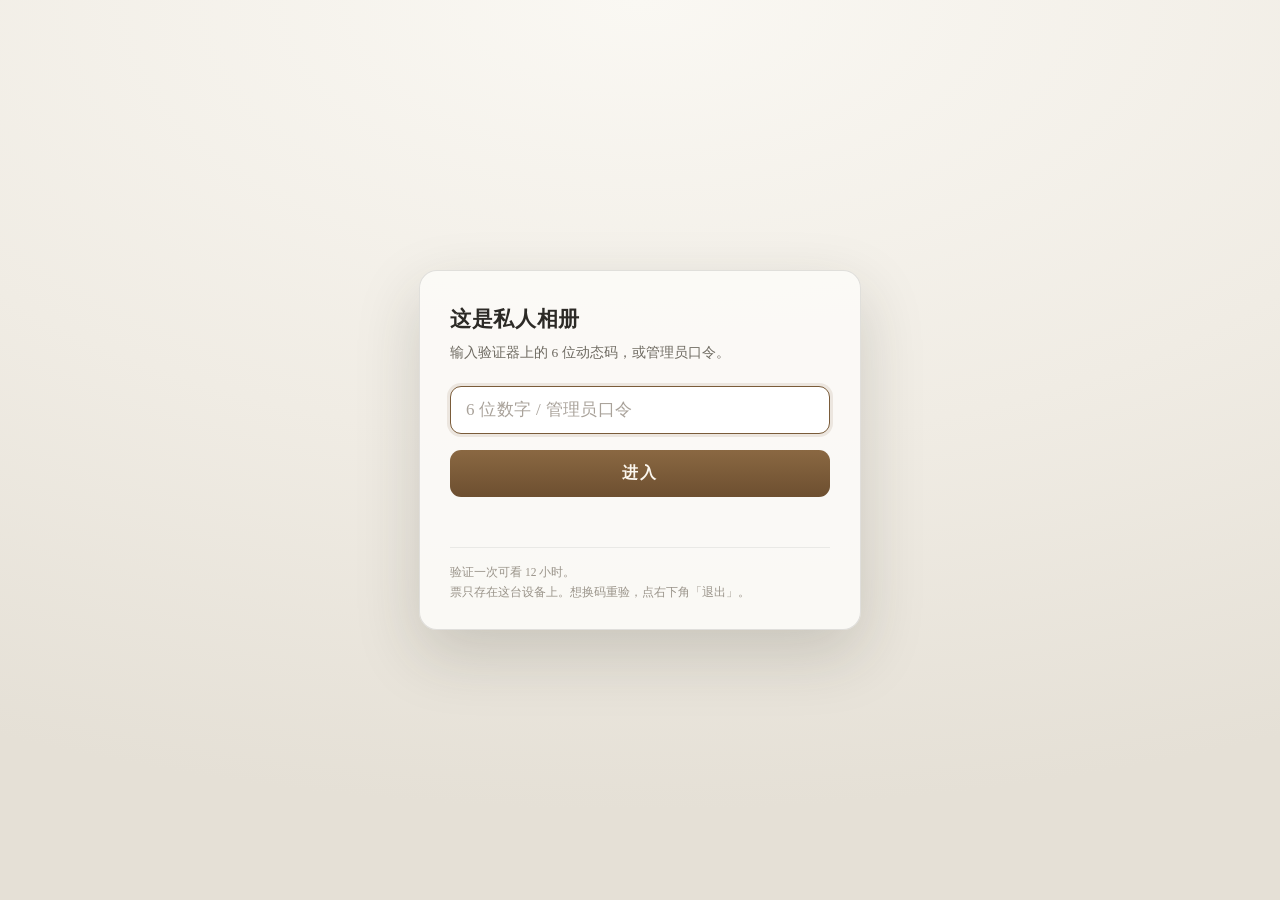
==== commit e8fa8c07: "页脚加「退出」入口，版本戳刷到 2026.11.24 21:20" ====
--- a/index.html
+++ b/index.html
@@ -123,8 +123,12 @@
 
   <footer class="footer">
     <p><span data-text="footerNote">为了我们的纪念日，页面会一直更新下去</span> <span class="heart" aria-hidden="true">♥</span></p>
-    <p class="form__hint"><span data-text="footerSub">私密分享页面</span> · <a href="admin.html" title="需动态码或访客口令登录">管理后台</a></p>
-    <p class="footer__stamp"><span data-stamp>2026.11.24 18:50</span></p>
+    <p class="form__hint"><span data-text="footerSub">私密分享页面</span> · <a href="admin.html" title="需动态码或访客口令登录">管理后台</a> · <a href="#" id="album-logout" title="清空本机的验证票，回到输码页（自测验证码用）" onclick="window.__ALBUM_LOGOUT&amp;&amp;window.__ALBUM_LOGOUT();return false;">退出</a></p>
+    <!-- 首页页脚版本文本：构建期写死，不用 data-stamp。
+         data-stamp 会被 scripts/site.js 用 content.json 的 builtAt（内容发布时间）覆盖，
+         那是「改了内容」的时间，不是「改了页面」的时间，放页面上会被误读成页面版本。
+         规则 §B5.11 要求版本号+日期时间在构建期写死，所以这里不挂 data-stamp。 -->
+    <p class="footer__stamp">ver 2026.11.24 21:20</p>
   </footer>
 
   <script src="scripts/site.js"></script>
